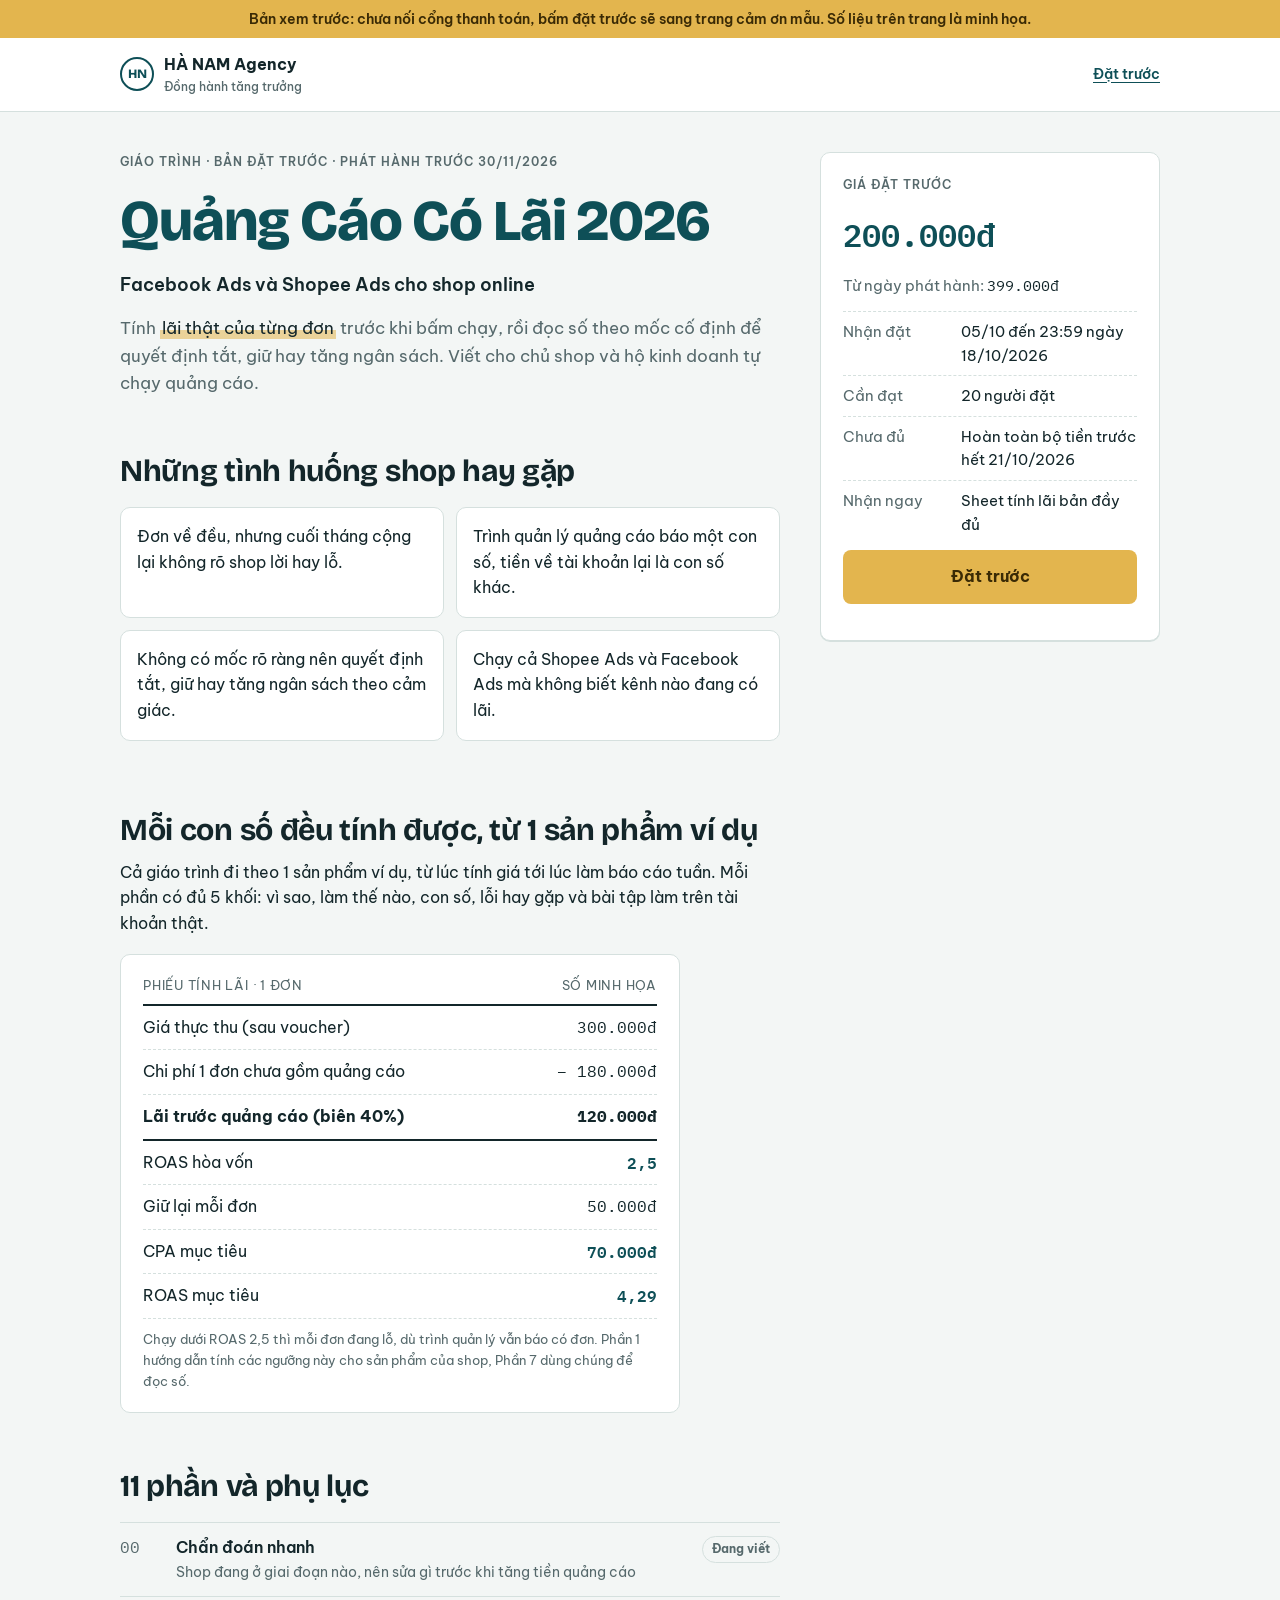
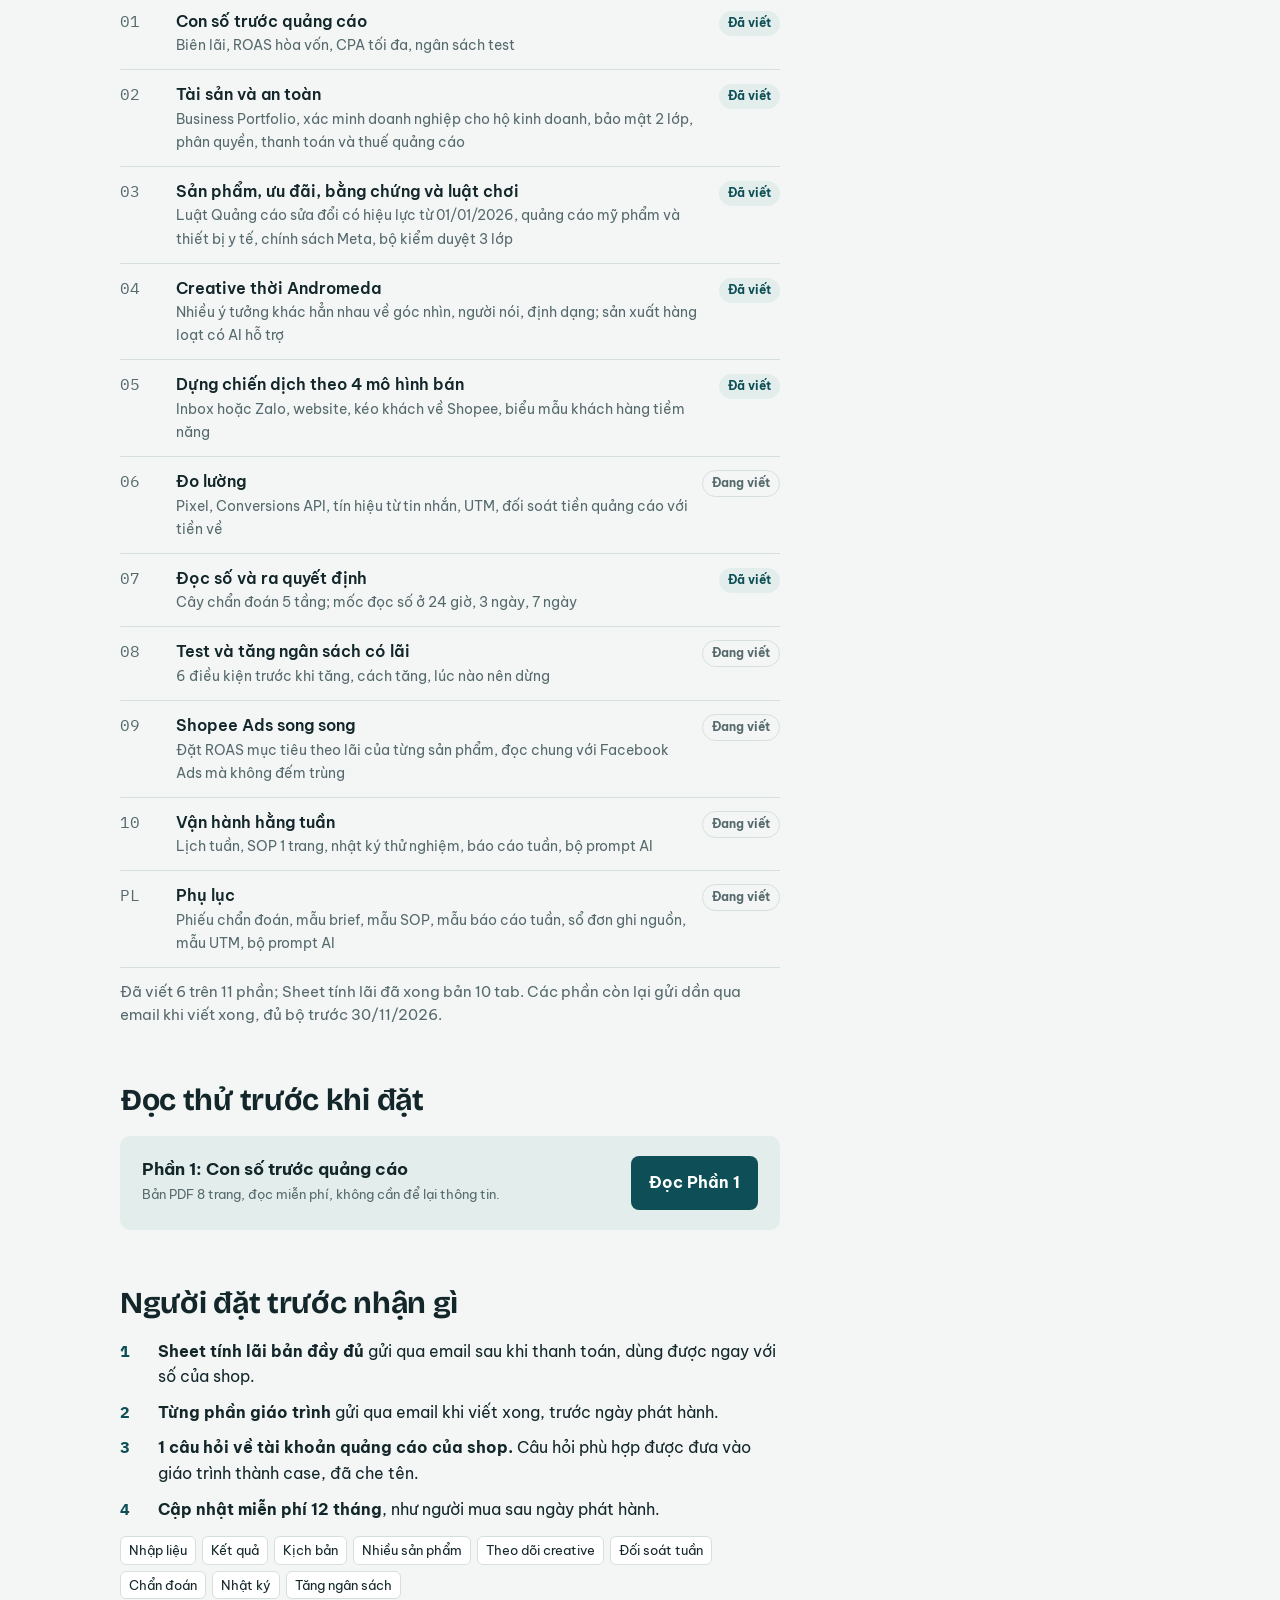
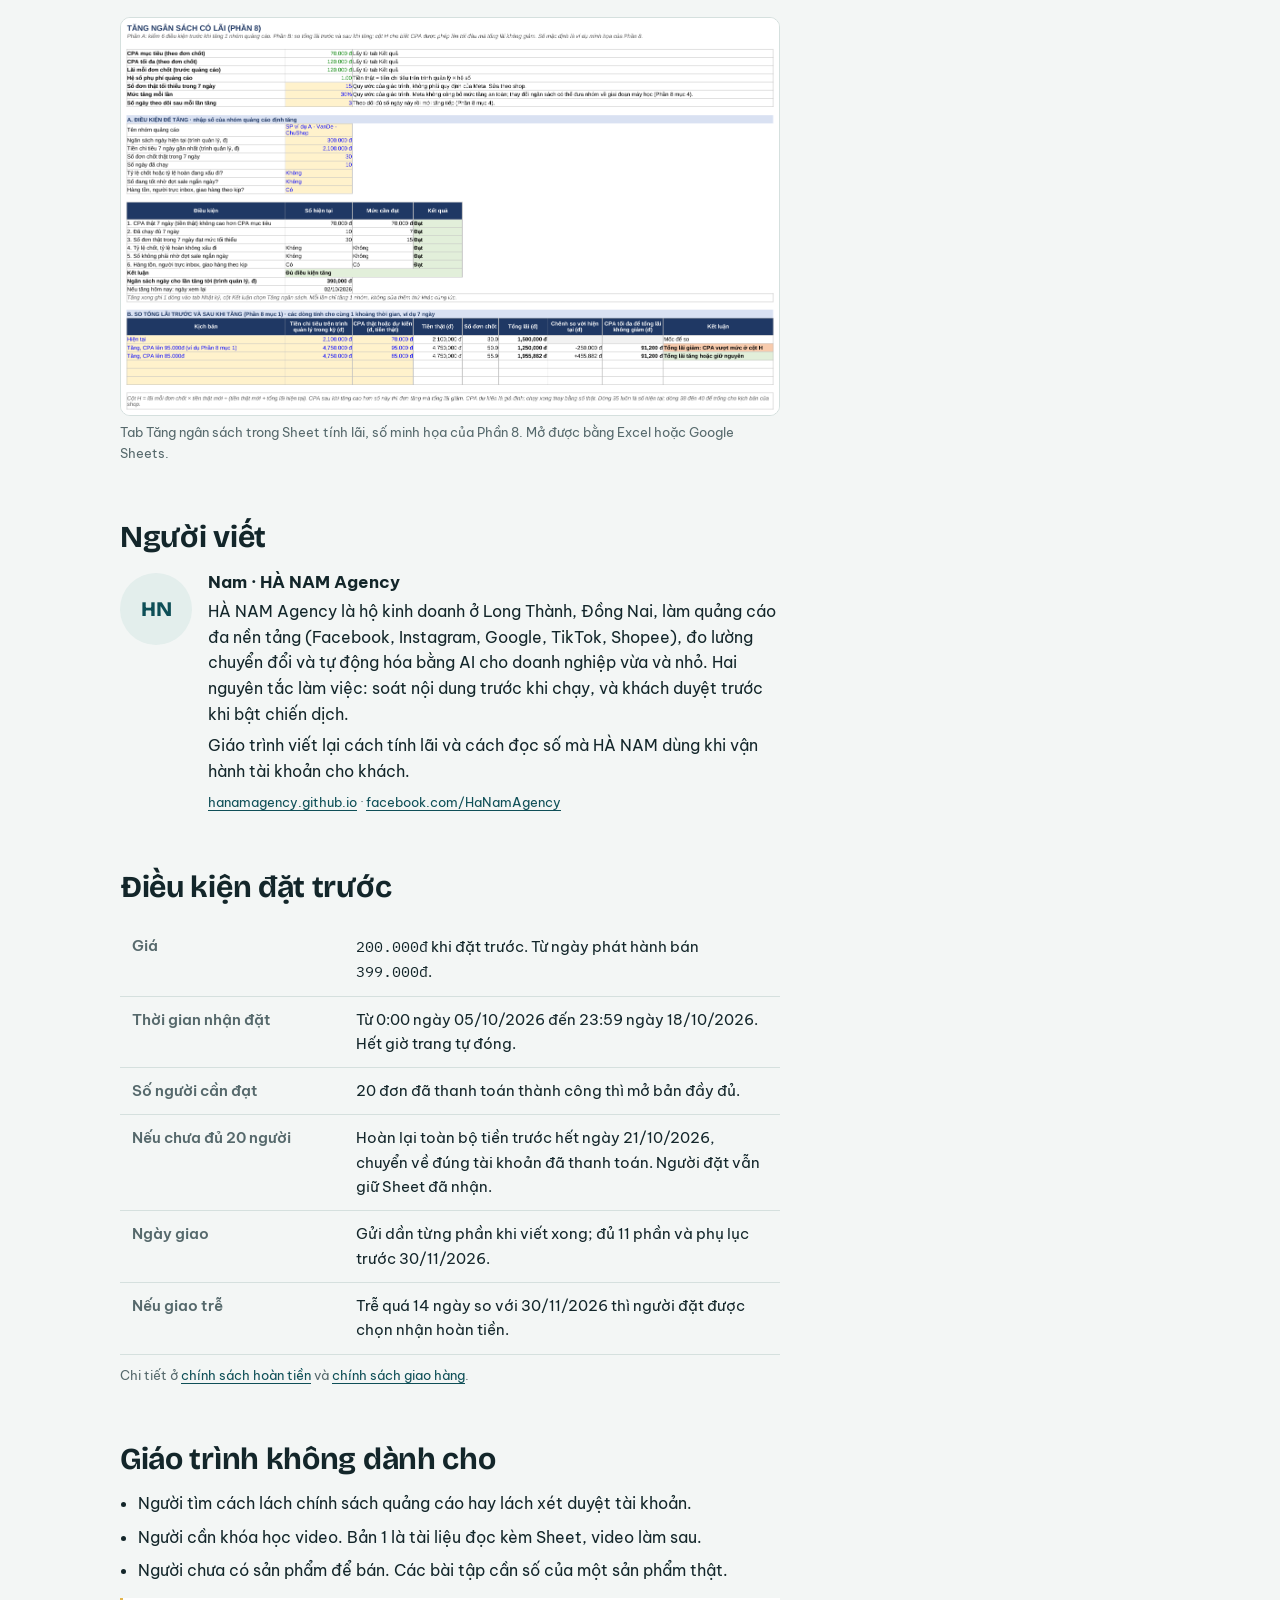
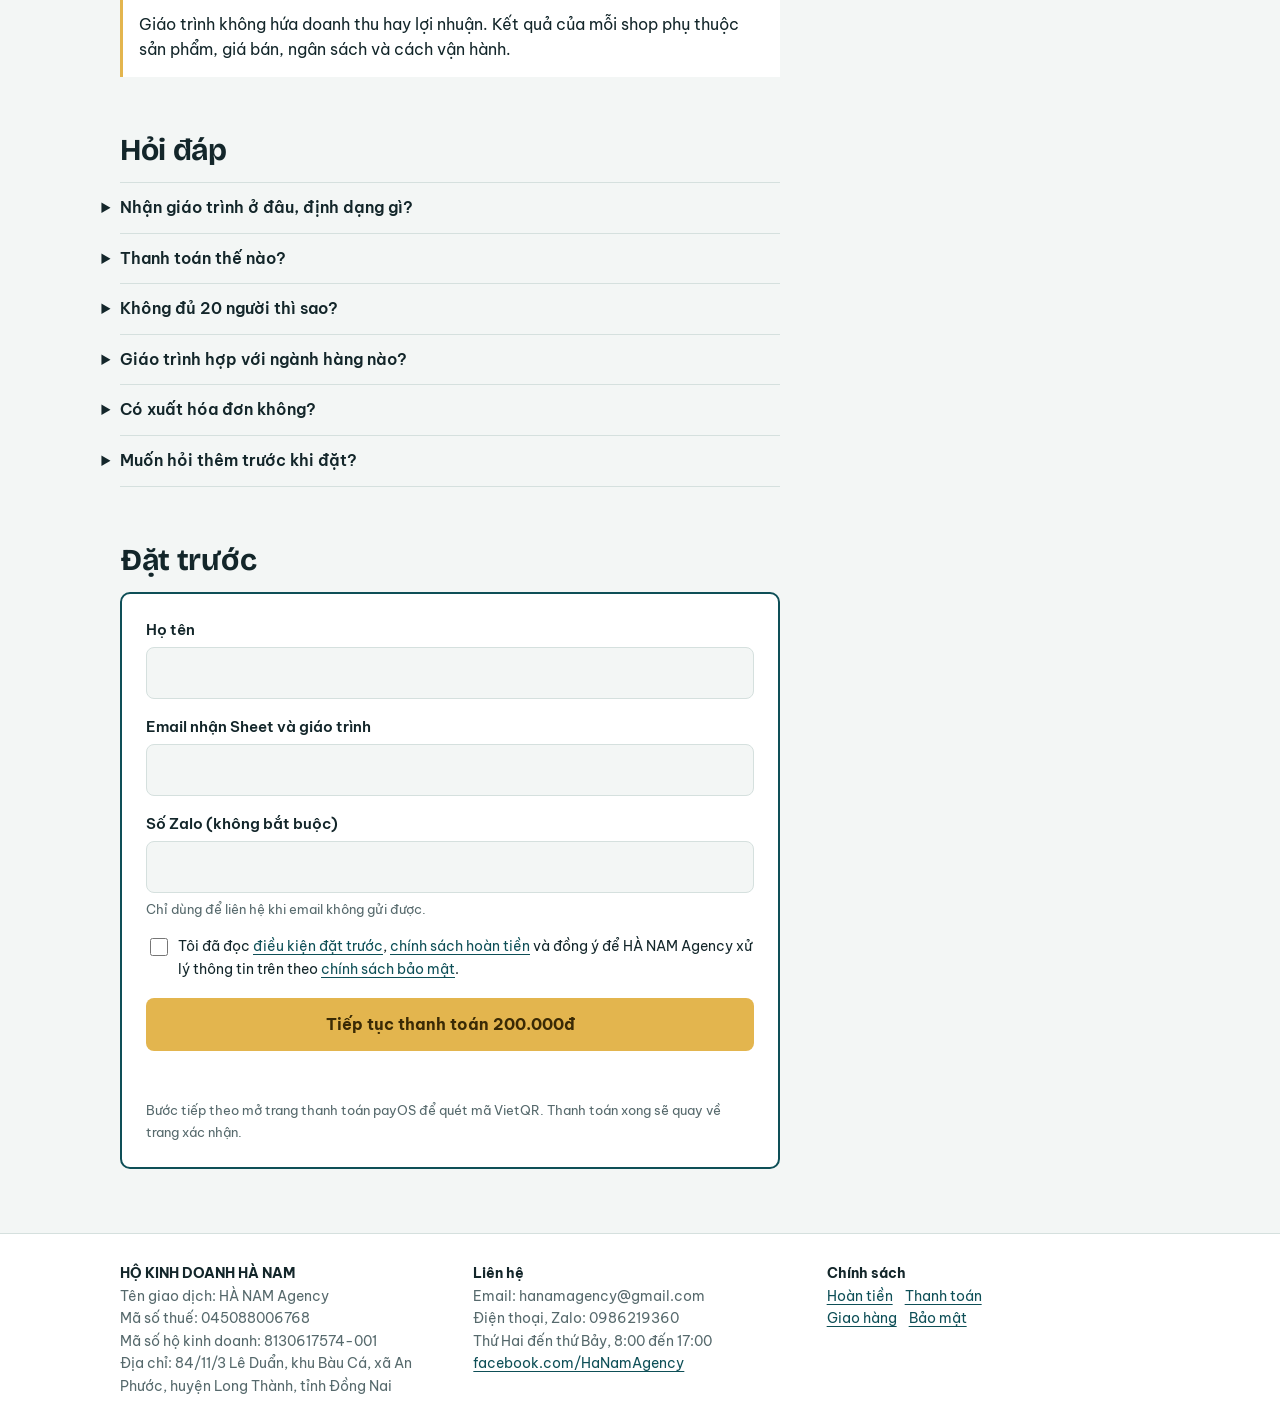
==== index.html @ d0fb2456 "Trang đặt trước Quảng Cáo Có Lãi 2026, bản thử nghiệm Co-Authored-By: Claude Opus 5.5 <noreply@anthr" ====
<!doctype html>
<html lang="vi">
<head>
<meta charset="utf-8">
<meta name="viewport" content="width=device-width, initial-scale=1, viewport-fit=cover">
<title>Quảng Cáo Có Lãi 2026</title>
<meta name="description" content="Giáo trình Facebook Ads và Shopee Ads cho shop online của HÀ NAM Agency. Nhận đặt trước từ 05/10 đến 23:59 ngày 18/10/2026, giá đặt trước 200.000đ.">
<meta property="og:title" content="Quảng Cáo Có Lãi 2026 · Giáo trình Facebook Ads và Shopee Ads cho shop online">
<meta property="og:description" content="Tính lãi trước khi chạy, đọc số để quyết định tắt, giữ hay tăng ngân sách. Đặt trước 200.000đ đến 18/10/2026.">
<meta property="og:type" content="website">
<meta property="og:url" content="https://hanamagency.github.io/quang-cao-co-lai/">
<!-- Đang thử nghiệm: chặn Google lập chỉ mục. Xóa dòng dưới khi mở bán thật -->
<meta name="robots" content="noindex">
<!-- Xác minh tên miền với Meta: bỏ dấu chú thích và dán mã lấy trong Business Settings > Brand Safety > Domains
<meta name="facebook-domain-verification" content="DAN_MA_XAC_MINH_VAO_DAY">
-->
<link rel="preconnect" href="https://fonts.googleapis.com">
<link rel="preconnect" href="https://fonts.gstatic.com" crossorigin>
<link rel="stylesheet" href="https://fonts.googleapis.com/css2?family=Be+Vietnam+Pro:wght@400;500;600;700&family=Bricolage+Grotesque:opsz,wght@12..96,700;12..96,800&family=IBM+Plex+Mono:wght@400;600&display=swap">
<link rel="stylesheet" href="style.css">
<script src="config.js"></script>
<script src="pixel.js"></script>
</head>
<body>
<div class="preview-bar" id="previewBar" hidden>Bản xem trước: chưa nối cổng thanh toán, bấm đặt trước sẽ sang trang cảm ơn mẫu. Số liệu trên trang là minh họa.</div>

<header class="top">
  <div class="wrap">
    <a class="brand" href="https://hanamagency.github.io/">
      <span class="seal" aria-hidden="true">HN</span>
      <span>HÀ NAM Agency<small>Đồng hành tăng trưởng</small></span>
    </a>
    <a class="top-link" href="#dat-truoc">Đặt trước</a>
  </div>
</header>

<div class="wrap layout">
  <main class="main">

    <!-- 1. Đầu trang -->
    <section class="hero" aria-labelledby="h-hero">
      <p class="eyebrow">Giáo trình · Bản đặt trước · Phát hành trước 30/11/2026</p>
      <h1 id="h-hero">Quảng Cáo Có Lãi 2026</h1>
      <p class="sub">Facebook Ads và Shopee Ads cho shop online</p>
      <p class="lead">Tính <span class="hl">lãi thật của từng đơn</span> trước khi bấm chạy, rồi đọc số theo mốc cố định để quyết định tắt, giữ hay tăng ngân sách. Viết cho chủ shop và hộ kinh doanh tự chạy quảng cáo.</p>
      <div class="hero-price">
        <div class="price-row"><span class="price-now">200.000đ</span><span class="price-later">Từ ngày phát hành <span class="num">399.000đ</span></span></div>
        <p class="fine">Nhận đặt đến 23:59 ngày 18/10/2026. Cần 20 người đặt; chưa đủ thì hoàn toàn bộ tiền trước hết 21/10/2026.</p>
        <div class="js-count" hidden><div class="meter" aria-hidden="true"><i class="js-count-bar"></i></div><p class="count js-count-text" style="margin-top:6px"></p></div>
        <a class="btn gold js-cta" href="#dat-truoc">Đặt trước</a>
      </div>
    </section>

    <!-- 2. Tình huống -->
    <section aria-labelledby="h-cases">
      <h2 id="h-cases">Những tình huống shop hay gặp</h2>
      <ul class="cases">
        <li>Đơn về đều, nhưng cuối tháng cộng lại không rõ shop lời hay lỗ.</li>
        <li>Trình quản lý quảng cáo báo một con số, tiền về tài khoản lại là con số khác.</li>
        <li>Không có mốc rõ ràng nên quyết định tắt, giữ hay tăng ngân sách theo cảm giác.</li>
        <li>Chạy cả Shopee Ads và Facebook Ads mà không biết kênh nào đang có lãi.</li>
      </ul>
    </section>

    <!-- 3. Cách giáo trình làm việc -->
    <section aria-labelledby="h-how">
      <h2 id="h-how">Mỗi con số đều tính được, từ 1 sản phẩm ví dụ</h2>
      <p style="margin-top:12px;max-width:62ch">Cả giáo trình đi theo 1 sản phẩm ví dụ, từ lúc tính giá tới lúc làm báo cáo tuần. Mỗi phần có đủ 5 khối: vì sao, làm thế nào, con số, lỗi hay gặp và bài tập làm trên tài khoản thật.</p>
      <div class="slip" role="group" aria-label="Phiếu tính lãi mẫu">
        <div class="slip-head"><span>Phiếu tính lãi · 1 đơn</span><span>Số minh họa</span></div>
        <div class="slip-row"><span>Giá thực thu (sau voucher)</span><span class="num">300.000đ</span></div>
        <div class="slip-row minus"><span>Chi phí 1 đơn chưa gồm quảng cáo</span><span class="num">180.000đ</span></div>
        <div class="slip-row total"><span>Lãi trước quảng cáo (biên 40%)</span><span class="num">120.000đ</span></div>
        <div class="slip-row key"><span>ROAS hòa vốn</span><span class="num">2,5</span></div>
        <div class="slip-row"><span>Giữ lại mỗi đơn</span><span class="num">50.000đ</span></div>
        <div class="slip-row key"><span>CPA mục tiêu</span><span class="num">70.000đ</span></div>
        <div class="slip-row key"><span>ROAS mục tiêu</span><span class="num">4,29</span></div>
        <p class="slip-note">Chạy dưới ROAS 2,5 thì mỗi đơn đang lỗ, dù trình quản lý vẫn báo có đơn. Phần 1 hướng dẫn tính các ngưỡng này cho sản phẩm của shop, Phần 7 dùng chúng để đọc số.</p>
      </div>
    </section>

    <!-- 4. Mục lục -->
    <section aria-labelledby="h-toc">
      <h2 id="h-toc">11 phần và phụ lục</h2>
      <ol class="toc">
        <li><span class="no">00</span><span class="t">Chẩn đoán nhanh<span class="d">Shop đang ở giai đoạn nào, nên sửa gì trước khi tăng tiền quảng cáo</span></span><span class="chip todo">Đang viết</span></li>
        <li><span class="no">01</span><span class="t">Con số trước quảng cáo<span class="d">Biên lãi, ROAS hòa vốn, CPA tối đa, ngân sách test</span></span><span class="chip done">Đã viết</span></li>
        <li><span class="no">02</span><span class="t">Tài sản và an toàn<span class="d">Business Portfolio, xác minh doanh nghiệp cho hộ kinh doanh, bảo mật 2 lớp, phân quyền, thanh toán và thuế quảng cáo</span></span><span class="chip done">Đã viết</span></li>
        <li><span class="no">03</span><span class="t">Sản phẩm, ưu đãi, bằng chứng và luật chơi<span class="d">Luật Quảng cáo sửa đổi có hiệu lực từ 01/01/2026, quảng cáo mỹ phẩm và thiết bị y tế, chính sách Meta, bộ kiểm duyệt 3 lớp</span></span><span class="chip done">Đã viết</span></li>
        <li><span class="no">04</span><span class="t">Creative thời Andromeda<span class="d">Nhiều ý tưởng khác hẳn nhau về góc nhìn, người nói, định dạng; sản xuất hàng loạt có AI hỗ trợ</span></span><span class="chip done">Đã viết</span></li>
        <li><span class="no">05</span><span class="t">Dựng chiến dịch theo 4 mô hình bán<span class="d">Inbox hoặc Zalo, website, kéo khách về Shopee, biểu mẫu khách hàng tiềm năng</span></span><span class="chip done">Đã viết</span></li>
        <li><span class="no">06</span><span class="t">Đo lường<span class="d">Pixel, Conversions API, tín hiệu từ tin nhắn, UTM, đối soát tiền quảng cáo với tiền về</span></span><span class="chip todo">Đang viết</span></li>
        <li><span class="no">07</span><span class="t">Đọc số và ra quyết định<span class="d">Cây chẩn đoán 5 tầng; mốc đọc số ở 24 giờ, 3 ngày, 7 ngày</span></span><span class="chip done">Đã viết</span></li>
        <li><span class="no">08</span><span class="t">Test và tăng ngân sách có lãi<span class="d">6 điều kiện trước khi tăng, cách tăng, lúc nào nên dừng</span></span><span class="chip todo">Đang viết</span></li>
        <li><span class="no">09</span><span class="t">Shopee Ads song song<span class="d">Đặt ROAS mục tiêu theo lãi của từng sản phẩm, đọc chung với Facebook Ads mà không đếm trùng</span></span><span class="chip todo">Đang viết</span></li>
        <li><span class="no">10</span><span class="t">Vận hành hằng tuần<span class="d">Lịch tuần, SOP 1 trang, nhật ký thử nghiệm, báo cáo tuần, bộ prompt AI</span></span><span class="chip todo">Đang viết</span></li>
        <li><span class="no">PL</span><span class="t">Phụ lục<span class="d">Phiếu chẩn đoán, mẫu brief, mẫu SOP, mẫu báo cáo tuần, sổ đơn ghi nguồn, mẫu UTM, bộ prompt AI</span></span><span class="chip todo">Đang viết</span></li>
      </ol>
      <p class="progress">Đã viết 6 trên 11 phần; Sheet tính lãi đã xong bản 10 tab. Các phần còn lại gửi dần qua email khi viết xong, đủ bộ trước 30/11/2026.</p>
    </section>

    <!-- 5. Đọc thử -->
    <section aria-labelledby="h-sample">
      <h2 id="h-sample">Đọc thử trước khi đặt</h2>
      <div class="sample">
        <div>
          <h3>Phần 1: Con số trước quảng cáo</h3>
          <p class="fine" style="margin-top:4px">Bản PDF 8 trang, đọc miễn phí, không cần để lại thông tin.</p>
        </div>
        <a class="btn" href="doc-thu-phan-1.pdf" target="_blank" rel="noopener" id="sampleLink">Đọc Phần 1</a>
      </div>
    </section>

    <!-- 6. Quyền lợi -->
    <section aria-labelledby="h-perks">
      <h2 id="h-perks">Người đặt trước nhận gì</h2>
      <ol class="perks">
        <li><b>1</b><span><strong>Sheet tính lãi bản đầy đủ</strong> gửi qua email sau khi thanh toán, dùng được ngay với số của shop.</span></li>
        <li><b>2</b><span><strong>Từng phần giáo trình</strong> gửi qua email khi viết xong, trước ngày phát hành.</span></li>
        <li><b>3</b><span><strong>1 câu hỏi về tài khoản quảng cáo của shop.</strong> Câu hỏi phù hợp được đưa vào giáo trình thành case, đã che tên.</span></li>
        <li><b>4</b><span><strong>Cập nhật miễn phí 12 tháng</strong>, như người mua sau ngày phát hành.</span></li>
      </ol>
      <div class="tabs" aria-label="Các tab trong Sheet tính lãi">
        <span>Nhập liệu</span><span>Kết quả</span><span>Kịch bản</span><span>Nhiều sản phẩm</span><span>Theo dõi creative</span><span>Đối soát tuần</span><span>Chẩn đoán</span><span>Nhật ký</span><span>Tăng ngân sách</span>
      </div>
      <figure>
        <div class="shot"><img src="anh-sheet-tang-ngan-sach.png" alt="Tab Tăng ngân sách: kiểm 6 điều kiện trước khi tăng và so tổng lãi trước, sau khi tăng" width="1447" height="874" loading="lazy"></div>
        <figcaption>Tab Tăng ngân sách trong Sheet tính lãi, số minh họa của Phần 8. Mở được bằng Excel hoặc Google Sheets.</figcaption>
      </figure>
    </section>

    <!-- 7. Người viết -->
    <section aria-labelledby="h-author">
      <h2 id="h-author">Người viết</h2>
      <div class="author">
        <div class="avatar" aria-hidden="true">HN</div>
        <div>
          <h3>Nam · HÀ NAM Agency</h3>
          <p style="margin-top:6px">HÀ NAM Agency là hộ kinh doanh ở Long Thành, Đồng Nai, làm quảng cáo đa nền tảng (Facebook, Instagram, Google, TikTok, Shopee), đo lường chuyển đổi và tự động hóa bằng AI cho doanh nghiệp vừa và nhỏ. Hai nguyên tắc làm việc: soát nội dung trước khi chạy, và khách duyệt trước khi bật chiến dịch.</p>
          <p style="margin-top:6px">Giáo trình viết lại cách tính lãi và cách đọc số mà HÀ NAM dùng khi vận hành tài khoản cho khách.</p>
          <p class="fine" style="margin-top:8px"><a href="https://hanamagency.github.io/" target="_blank" rel="noopener">hanamagency.github.io</a> · <a href="https://facebook.com/HaNamAgency" target="_blank" rel="noopener">facebook.com/HaNamAgency</a></p>
        </div>
      </div>
    </section>

    <!-- 8. Điều kiện -->
    <section aria-labelledby="h-terms">
      <h2 id="h-terms">Điều kiện đặt trước</h2>
      <div class="table-wrap">
        <table class="terms">
          <tr><th scope="row">Giá</th><td><span class="num">200.000đ</span> khi đặt trước. Từ ngày phát hành bán <span class="num">399.000đ</span>.</td></tr>
          <tr><th scope="row">Thời gian nhận đặt</th><td>Từ 0:00 ngày 05/10/2026 đến 23:59 ngày 18/10/2026. Hết giờ trang tự đóng.</td></tr>
          <tr><th scope="row">Số người cần đạt</th><td>20 đơn đã thanh toán thành công thì mở bản đầy đủ.</td></tr>
          <tr><th scope="row">Nếu chưa đủ 20 người</th><td>Hoàn lại toàn bộ tiền trước hết ngày 21/10/2026, chuyển về đúng tài khoản đã thanh toán. Người đặt vẫn giữ Sheet đã nhận.</td></tr>
          <tr><th scope="row">Ngày giao</th><td>Gửi dần từng phần khi viết xong; đủ 11 phần và phụ lục trước 30/11/2026.</td></tr>
          <tr><th scope="row">Nếu giao trễ</th><td>Trễ quá 14 ngày so với 30/11/2026 thì người đặt được chọn nhận hoàn tiền.</td></tr>
        </table>
      </div>
      <p class="fine" style="margin-top:10px">Chi tiết ở <a href="chinh-sach.html#hoan-tien">chính sách hoàn tiền</a> và <a href="chinh-sach.html#giao-hang">chính sách giao hàng</a>.</p>
    </section>

    <!-- 9. Không dành cho ai -->
    <section aria-labelledby="h-notfor">
      <h2 id="h-notfor">Giáo trình không dành cho</h2>
      <ul class="plain">
        <li>Người tìm cách lách chính sách quảng cáo hay lách xét duyệt tài khoản.</li>
        <li>Người cần khóa học video. Bản 1 là tài liệu đọc kèm Sheet, video làm sau.</li>
        <li>Người chưa có sản phẩm để bán. Các bài tập cần số của một sản phẩm thật.</li>
      </ul>
      <p class="note-box">Giáo trình không hứa doanh thu hay lợi nhuận. Kết quả của mỗi shop phụ thuộc sản phẩm, giá bán, ngân sách và cách vận hành.</p>
    </section>

    <!-- 10. Hỏi đáp -->
    <section aria-labelledby="h-faq">
      <h2 id="h-faq">Hỏi đáp</h2>
      <div class="faq">
        <details><summary>Nhận giáo trình ở đâu, định dạng gì?</summary><p>Qua email bạn điền khi đặt. Giáo trình là file PDF, Sheet tính lãi là file Excel mở được bằng Google Sheets. Bản 1 chưa có video.</p></details>
        <details><summary>Thanh toán thế nào?</summary><p>Quét mã VietQR bằng ứng dụng ngân hàng qua cổng payOS, tiền vào tài khoản BIDV đứng tên chủ hộ kinh doanh. Hệ thống tự xác nhận và gửi email. Quá 30 phút chưa thấy email thì kiểm tra mục thư rác, rồi liên hệ theo thông tin cuối trang.</p></details>
        <details><summary>Không đủ 20 người thì sao?</summary><p>Hoàn lại toàn bộ tiền trước hết ngày 21/10/2026 về đúng tài khoản đã thanh toán, và bạn vẫn giữ Sheet đã nhận.</p></details>
        <details><summary>Giáo trình hợp với ngành hàng nào?</summary><p>Shop bán hàng thường, mỹ phẩm, thực phẩm bảo vệ sức khỏe, thiết bị y tế đều dùng được phần tính lãi và đọc số. Phần 3 có mục riêng cho các ngành có quy định quảng cáo riêng.</p></details>
        <details><summary>Có xuất hóa đơn không?</summary><p><span class="todo-note">[Nam trả lời: có xuất hóa đơn điện tử cho hộ kinh doanh không, cần gửi thông tin gì]</span></p></details>
        <details><summary>Muốn hỏi thêm trước khi đặt?</summary><p>Gửi email tới <span class="num" id="faqMail">hanamagency@gmail.com</span> hoặc nhắn Zalo <span class="num" id="faqZalo">0986219360</span>, thứ Hai đến thứ Bảy, 8:00 đến 17:00.</p></details>
      </div>
    </section>

    <!-- 11. Đặt trước -->
    <section id="dat-truoc" aria-labelledby="h-order">
      <h2 id="h-order" style="margin-bottom:14px">Đặt trước</h2>
      <form class="order" id="orderForm" novalidate>
        <div class="field">
          <label for="f-name">Họ tên</label>
          <input id="f-name" name="name" autocomplete="name" required>
        </div>
        <div class="field">
          <label for="f-email">Email nhận Sheet và giáo trình</label>
          <input id="f-email" name="email" type="email" autocomplete="email" inputmode="email" required>
        </div>
        <div class="field">
          <label for="f-phone">Số Zalo (không bắt buộc)</label>
          <input id="f-phone" name="phone" type="tel" autocomplete="tel" inputmode="tel">
          <span class="hint">Chỉ dùng để liên hệ khi email không gửi được.</span>
        </div>
        <label class="check" for="f-agree">
          <input id="f-agree" name="agree" type="checkbox" required>
          <span>Tôi đã đọc <a href="#h-terms">điều kiện đặt trước</a>, <a href="chinh-sach.html#hoan-tien">chính sách hoàn tiền</a> và đồng ý để HÀ NAM Agency xử lý thông tin trên theo <a href="chinh-sach.html#bao-mat">chính sách bảo mật</a>.</span>
        </label>
        <button class="btn gold" id="f-submit" type="submit">Tiếp tục thanh toán 200.000đ</button>
        <p class="msg" id="f-msg" role="status" aria-live="polite"></p>
        <p class="pay-note">Bước tiếp theo mở trang thanh toán payOS để quét mã VietQR. Thanh toán xong sẽ quay về trang xác nhận.</p>
      </form>
    </section>

  </main>

  <!-- Thẻ giá -->
  <aside class="side" aria-label="Giá và thời hạn">
    <div class="price-card">
      <div class="price-row"><span class="eyebrow">Giá đặt trước</span></div>
      <div class="price-now">200.000đ</div>
      <p class="price-later">Từ ngày phát hành: <span class="num">399.000đ</span></p>
      <ul class="facts">
        <li><span>Nhận đặt</span><span>05/10 đến 23:59 ngày 18/10/2026</span></li>
        <li><span>Cần đạt</span><span>20 người đặt</span></li>
        <li><span>Chưa đủ</span><span>Hoàn toàn bộ tiền trước hết 21/10/2026</span></li>
        <li><span>Nhận ngay</span><span>Sheet tính lãi bản đầy đủ</span></li>
      </ul>
      <div class="js-count" hidden>
        <div class="meter" aria-hidden="true"><i class="js-count-bar"></i></div>
        <p class="count js-count-text" style="margin-top:6px"></p>
      </div>
      <a class="btn gold js-cta" href="#dat-truoc">Đặt trước</a>
      <p class="fine" id="phaseNote"></p>
    </div>
  </aside>
</div>

<div class="mobile-cta" id="mobileCta">
  <span><span class="num">200.000đ</span> · đến 18/10</span>
  <a class="btn gold" href="#dat-truoc">Đặt trước</a>
</div>

<footer class="foot">
  <div class="wrap">
    <div>
      <strong>HỘ KINH DOANH HÀ NAM</strong><br>
      Tên giao dịch: HÀ NAM Agency<br>
      Mã số thuế: 045088006768<br>
      Mã số hộ kinh doanh: 8130617574-001<br>
      Địa chỉ: 84/11/3 Lê Duẩn, khu Bàu Cá, xã An Phước, huyện Long Thành, tỉnh Đồng Nai
    </div>
    <div>
      <strong>Liên hệ</strong><br>
      Email: <span id="footMail">hanamagency@gmail.com</span><br>
      Điện thoại, Zalo: <span id="footZalo">0986219360</span><br>
      Thứ Hai đến thứ Bảy, 8:00 đến 17:00<br>
      <a href="https://facebook.com/HaNamAgency" target="_blank" rel="noopener">facebook.com/HaNamAgency</a>
    </div>
    <div>
      <strong>Chính sách</strong><br>
      <a href="chinh-sach.html#hoan-tien">Hoàn tiền</a><a href="chinh-sach.html#thanh-toan">Thanh toán</a><br>
      <a href="chinh-sach.html#giao-hang">Giao hàng</a><a href="chinh-sach.html#bao-mat">Bảo mật</a>
    </div>
  </div>
</footer>

<script>
(function () {
  var C = window.QCCL_CONFIG || {};
  var DEMO = !C.ENDPOINT;
  var $ = function (id) { return document.getElementById(id); };
  var fmt = function (n) { return Number(n).toLocaleString("vi-VN") + "đ"; };

  var TEST = !DEMO && C.THU_NGHIEM === true;
  if (DEMO) $("previewBar").hidden = false;
  if (TEST) { $("previewBar").textContent = "Đang thử nghiệm: đơn đặt lúc này là đơn thử, không thu tiền. Ngày mở nhận đặt thật: 05/10/2026."; $("previewBar").hidden = false; }
  if (C.CONTACT_EMAIL) { $("faqMail").textContent = C.CONTACT_EMAIL; $("footMail").textContent = C.CONTACT_EMAIL; }
  if (C.CONTACT_ZALO) { $("faqZalo").textContent = C.CONTACT_ZALO; $("footZalo").textContent = C.CONTACT_ZALO; }

  // Lưu nguồn truy cập (UTM, fbclid) để ghi vào danh sách đặt trước (Phần 6: sổ đơn ghi nguồn)
  var KEYS = ["utm_source", "utm_medium", "utm_campaign", "utm_content", "utm_term", "fbclid"];
  var src = {};
  try { src = JSON.parse(sessionStorage.getItem("qccl_src") || "{}"); } catch (e) { src = {}; }
  var q = new URLSearchParams(location.search);
  KEYS.forEach(function (k) { if (q.get(k)) src[k] = q.get(k); });
  if (!src.landing_url) src.landing_url = location.href.split("#")[0];
  try { sessionStorage.setItem("qccl_src", JSON.stringify(src)); } catch (e) {}

  // Giai đoạn nhận đặt: trước ngày mở, đang mở, đã đóng (chế độ xem trước luôn coi là đang mở)
  function phase() {
    if (DEMO || TEST) return "open";
    var now = Date.now();
    if (now < Date.parse(C.OPEN_AT)) return "before";
    if (now > Date.parse(C.CLOSE_AT)) return "closed";
    return "open";
  }
  var ph = phase();
  var submit = $("f-submit");
  if (ph === "before") {
    submit.disabled = true; submit.textContent = "Mở nhận đặt từ 0:00 ngày 05/10/2026";
    $("phaseNote").textContent = "Trang mở nhận đặt từ 0:00 ngày 05/10/2026.";
  } else if (ph === "closed") {
    submit.disabled = true; submit.textContent = "Đã đóng nhận đặt trước";
    $("phaseNote").textContent = "Đã đóng nhận đặt lúc 23:59 ngày 18/10/2026.";
    document.querySelectorAll(".js-cta").forEach(function (a) { a.textContent = "Đã đóng nhận đặt"; });
  }

  // Sự kiện xem nội dung
  window.qcclTrack("ViewContent", { content_name: C.PRODUCT_NAME, content_category: "Giáo trình", content_type: "product", value: C.PRICE, currency: C.CURRENCY });

  // Bộ đếm người đặt: chỉ hiện số thật lấy từ hệ thống, và chỉ khi đạt SHOW_COUNT_FROM
  function showCount(n) {
    if (typeof n !== "number" || n < (C.SHOW_COUNT_FROM || 0)) return;
    var min = C.MIN_ORDERS || 20;
    var text = n >= min ? "Đã có " + n + " người đặt, đủ điều kiện mở bản đầy đủ." : "Đã có " + n + " trên " + min + " người đặt.";
    document.querySelectorAll(".js-count").forEach(function (box) { box.hidden = false; });
    document.querySelectorAll(".js-count-bar").forEach(function (bar) { bar.style.width = Math.min(100, Math.round(n / min * 100)) + "%"; });
    document.querySelectorAll(".js-count-text").forEach(function (t) { t.textContent = text; });
  }
  if (!DEMO) {
    fetch(C.ENDPOINT + "?action=count").then(function (r) { return r.json(); }).then(function (d) { if (d && d.ok) showCount(d.paidCount); }).catch(function () {});
  }

  function getCookie(name) {
    var m = document.cookie.match(new RegExp("(?:^|; )" + name + "=([^;]*)"));
    return m ? decodeURIComponent(m[1]) : "";
  }
  function setInvalid(el, bad) { el.setAttribute("aria-invalid", bad ? "true" : "false"); }

  $("orderForm").addEventListener("submit", function (ev) {
    ev.preventDefault();
    var msg = $("f-msg"); msg.className = "msg"; msg.textContent = "";
    if (phase() !== "open") return;
    var name = $("f-name"), email = $("f-email"), phone = $("f-phone"), agree = $("f-agree");
    var okName = name.value.trim().length >= 2;
    var okEmail = /^[^\s@]+@[^\s@]+\.[^\s@]{2,}$/.test(email.value.trim());
    var digits = phone.value.replace(/\D/g, "");
    var okPhone = !digits || (digits.length >= 9 && digits.length <= 11);
    setInvalid(name, !okName); setInvalid(email, !okEmail); setInvalid(phone, !okPhone);
    if (!okName || !okEmail || !okPhone) { msg.className = "msg err"; msg.textContent = !okName ? "Nhập họ tên từ 2 ký tự." : !okEmail ? "Email chưa đúng dạng, ví dụ ten@gmail.com." : "Số Zalo cần 9 đến 11 chữ số, hoặc để trống."; return; }
    if (!agree.checked) { msg.className = "msg err"; msg.textContent = "Tích ô đồng ý điều kiện và chính sách để tiếp tục."; return; }

    window.qcclTrack("InitiateCheckout", { content_name: C.PRODUCT_NAME, value: C.PRICE, currency: C.CURRENCY, num_items: 1 });

    if (DEMO) { location.href = "cam-on.html#demo"; return; }

    submit.disabled = true; submit.textContent = "Đang tạo mã thanh toán...";
    var payload = {
      action: "create", name: name.value.trim(), email: email.value.trim(), phone: digits,
      source: src, fbp: getCookie("_fbp"), fbc: getCookie("_fbc"), user_agent: navigator.userAgent
    };
    fetch(C.ENDPOINT, { method: "POST", body: JSON.stringify(payload) })
      .then(function (r) { return r.json(); })
      .then(function (d) {
        if (d && d.ok && d.checkoutUrl) { location.href = d.checkoutUrl; return; }
        throw new Error((d && d.message) || "Không tạo được mã thanh toán.");
      })
      .catch(function (e) {
        submit.disabled = false; submit.textContent = "Tiếp tục thanh toán " + fmt(C.PRICE);
        msg.className = "msg err"; msg.textContent = e.message + " Thử lại sau ít phút, hoặc liên hệ theo thông tin cuối trang.";
      });
  });
})();
</script>
</body>
</html>
---- style.css ----
/* Bố cục: 1 cột đọc như cuốn sổ tính lãi; màn rộng thì thẻ giá dính bên phải. Màu HÀ NAM: xanh cổ vịt và vàng. */
:root {
  --bg: #f3f6f5;
  --surface: #ffffff;
  --ink: #13262a;
  --muted: #56696c;
  --line: #d5e0de;
  --teal: #0e4f57;
  --teal-soft: #e3eeec;
  --gold: #e3b54e;
  --gold-ink: #3a2a05;
  --good: #1e7a4f;
  --bad: #b3412e;
  --font-display: "Bricolage Grotesque", "Be Vietnam Pro", system-ui, sans-serif;
  --font-body: "Be Vietnam Pro", system-ui, -apple-system, "Segoe UI", Roboto, sans-serif;
  --font-num: "IBM Plex Mono", ui-monospace, "SFMono-Regular", Menlo, Consolas, monospace;
  --radius: 10px;
  color-scheme: light;
}
@media (prefers-color-scheme: dark) {
  :root:not([data-theme="light"]) {
    --bg: #0b1a1c; --surface: #102629; --ink: #e5efee; --muted: #9db2b3; --line: #264649;
    --teal: #6fc1c4; --teal-soft: #15343a; --gold: #e8c066; --gold-ink: #241a02; --good: #5fd09a; --bad: #f08a76;
    color-scheme: dark;
  }
}
:root[data-theme="dark"] {
  --bg: #0b1a1c; --surface: #102629; --ink: #e5efee; --muted: #9db2b3; --line: #264649;
  --teal: #6fc1c4; --teal-soft: #15343a; --gold: #e8c066; --gold-ink: #241a02; --good: #5fd09a; --bad: #f08a76;
  color-scheme: dark;
}
* { box-sizing: border-box; }
html { -webkit-text-size-adjust: 100%; }
body { margin: 0; background: var(--bg); color: var(--ink); font-family: var(--font-body); font-size: 16px; line-height: 1.6; }
a { color: var(--teal); text-underline-offset: 3px; }
a:focus-visible, button:focus-visible, input:focus-visible, summary:focus-visible { outline: 3px solid var(--gold); outline-offset: 2px; }
img { max-width: 100%; height: auto; display: block; }
.wrap { max-width: 1080px; margin: 0 auto; padding-inline: 20px; }
.num { font-family: var(--font-num); font-variant-numeric: tabular-nums; }
h1, h2, h3 { font-family: var(--font-display); line-height: 1.15; text-wrap: balance; margin: 0; }
h2 { font-size: clamp(1.45rem, 3.2vw, 1.9rem); letter-spacing: -0.01em; }
h3 { font-size: 1.08rem; font-family: var(--font-body); font-weight: 700; }
p { margin: 0; }
.eyebrow { font-size: 0.78rem; letter-spacing: 0.08em; text-transform: uppercase; font-weight: 600; color: var(--muted); }

/* thanh báo xem trước */
.preview-bar { background: var(--gold); color: var(--gold-ink); font-size: 0.86rem; font-weight: 600; text-align: center; padding: 8px 16px; }

/* đầu trang */
.top { border-bottom: 1px solid var(--line); background: var(--surface); }
.top .wrap { display: flex; align-items: center; justify-content: space-between; gap: 12px; padding-block: 14px; }
.brand { display: flex; align-items: center; gap: 10px; text-decoration: none; color: var(--ink); font-weight: 700; }
.seal { width: 34px; height: 34px; border-radius: 50%; border: 2px solid var(--teal); color: var(--teal); display: grid; place-items: center; font-family: var(--font-display); font-weight: 800; font-size: 0.8rem; }
.brand small { display: block; font-weight: 500; color: var(--muted); font-size: 0.74rem; }
.top-link { font-size: 0.9rem; font-weight: 600; }

/* bố cục chính */
.layout { display: grid; grid-template-columns: minmax(0, 1fr) 340px; gap: 40px; align-items: start; padding-block: 40px 64px; }
.main { display: grid; grid-template-columns: minmax(0, 1fr); gap: 56px; min-width: 0; }
.main > * { min-width: 0; }
.side { position: sticky; top: calc(env(safe-area-inset-top, 0px) + 20px); }
.hero-price { display: none; }
@media (max-width: 900px) {
  .layout { grid-template-columns: minmax(0, 1fr); gap: 32px; padding-block: 28px 110px; }
  .side { display: none; }
  .hero-price { display: grid; gap: 10px; background: var(--surface); border: 1px solid var(--line); border-radius: var(--radius); padding: 16px; margin-top: 6px; }
  .hero-price .price-row { flex-wrap: wrap; }
  .hero-price .price-now { font-size: 1.7rem; }
}

/* hero */
.hero { display: grid; gap: 16px; }
.hero h1 { font-size: clamp(2.3rem, 6vw, 3.6rem); font-weight: 800; letter-spacing: -0.02em; color: var(--teal); }
.hero .sub { font-size: 1.15rem; font-weight: 600; }
.hero .lead { font-size: 1.08rem; color: var(--muted); max-width: 60ch; }
.hl { background: linear-gradient(transparent 58%, color-mix(in srgb, var(--gold) 55%, transparent) 58%); color: var(--ink); padding: 0 2px; }

/* thẻ giá */
.price-card { background: var(--surface); border: 1px solid var(--line); border-radius: var(--radius); padding: 22px; display: grid; gap: 14px; box-shadow: 0 1px 0 var(--line); }
.price-row { display: flex; align-items: baseline; justify-content: space-between; gap: 12px; }
.price-now { font-family: var(--font-num); font-size: 2rem; font-weight: 600; color: var(--teal); }
.price-later { color: var(--muted); font-size: 0.92rem; }
.price-later .num { color: var(--ink); }
.facts { list-style: none; margin: 0; padding: 0; display: grid; gap: 8px; font-size: 0.92rem; }
.facts li { display: grid; grid-template-columns: 110px minmax(0, 1fr); gap: 8px; border-top: 1px dashed var(--line); padding-top: 8px; }
.facts span:first-child { color: var(--muted); }
.btn { appearance: none; border: 0; cursor: pointer; font: inherit; font-weight: 700; border-radius: 8px; padding: 14px 18px; background: var(--teal); color: var(--surface); text-align: center; text-decoration: none; display: block; width: 100%; }
.btn:hover { filter: brightness(1.08); }
.btn[disabled] { opacity: 0.55; cursor: not-allowed; }
.btn.gold { background: var(--gold); color: var(--gold-ink); }
.count { font-size: 0.9rem; color: var(--muted); }
.meter { height: 8px; border-radius: 99px; background: var(--teal-soft); overflow: hidden; }
.meter i { display: block; height: 100%; background: var(--teal); width: 0; }
.fine { font-size: 0.84rem; color: var(--muted); }

/* tình huống */
.cases { display: grid; grid-template-columns: repeat(2, minmax(0, 1fr)); gap: 12px; margin-top: 18px; }
.cases li { list-style: none; background: var(--surface); border: 1px solid var(--line); border-radius: var(--radius); padding: 16px; }
.cases { padding: 0; }
@media (max-width: 560px) { .cases { grid-template-columns: minmax(0, 1fr); } }

/* phiếu tính lãi */
.slip { background: var(--surface); border: 1px solid var(--line); border-radius: var(--radius); padding: 20px 22px; margin-top: 18px; max-width: 560px; }
.slip-head { display: flex; justify-content: space-between; gap: 12px; font-size: 0.8rem; color: var(--muted); letter-spacing: 0.06em; text-transform: uppercase; border-bottom: 2px solid var(--ink); padding-bottom: 8px; }
.slip-row { display: flex; justify-content: space-between; gap: 16px; padding-block: 9px; border-bottom: 1px dashed var(--line); }
.slip-row .num { white-space: nowrap; }
.slip-row.minus .num::before { content: "− "; }
.slip-row.total { border-bottom: 2px solid var(--ink); font-weight: 700; }
.slip-row.key .num { color: var(--teal); font-weight: 600; }
.slip-note { font-size: 0.82rem; color: var(--muted); margin-top: 10px; }

/* mục lục */
.toc { list-style: none; padding: 0; margin: 18px 0 0; border-top: 1px solid var(--line); }
.toc li { display: grid; grid-template-columns: 44px minmax(0, 1fr) auto; gap: 12px; align-items: baseline; padding-block: 12px; border-bottom: 1px solid var(--line); }
.toc .no { font-family: var(--font-num); color: var(--muted); }
.toc .t { font-weight: 600; }
.toc .d { display: block; font-size: 0.9rem; color: var(--muted); font-weight: 400; }
.chip { font-size: 0.74rem; font-weight: 700; padding: 3px 9px; border-radius: 99px; white-space: nowrap; }
.chip.done { background: var(--teal-soft); color: var(--teal); }
.chip.todo { background: transparent; color: var(--muted); border: 1px solid var(--line); }
.progress { margin-top: 12px; font-size: 0.92rem; color: var(--muted); }

/* khối đọc thử, quyền lợi */
.sample { display: grid; grid-template-columns: minmax(0, 1fr) auto; gap: 16px; align-items: center; background: var(--teal-soft); border-radius: var(--radius); padding: 20px 22px; margin-top: 18px; }
.sample .btn { width: auto; }
@media (max-width: 560px) { .sample { grid-template-columns: minmax(0, 1fr); } .sample .btn { width: 100%; } }
.perks { list-style: none; padding: 0; margin: 18px 0 0; display: grid; gap: 10px; }
.perks li { display: grid; grid-template-columns: 28px minmax(0, 1fr); gap: 10px; }
.perks li b { font-family: var(--font-num); color: var(--teal); }
.tabs { display: flex; flex-wrap: wrap; gap: 6px; margin-top: 14px; }
.tabs span { font-size: 0.8rem; border: 1px solid var(--line); border-radius: 6px; padding: 3px 8px; background: var(--surface); }
figure { margin: 18px 0 0; }
figure .shot { overflow-x: auto; border: 1px solid var(--line); border-radius: var(--radius); background: #fff; }
figure .shot img { min-width: 640px; }
figcaption { font-size: 0.82rem; color: var(--muted); margin-top: 6px; }

/* người viết */
.author { display: grid; grid-template-columns: 72px minmax(0, 1fr); gap: 16px; margin-top: 18px; }
.avatar { width: 72px; height: 72px; border-radius: 50%; background: var(--teal-soft); display: grid; place-items: center; color: var(--teal); font-family: var(--font-display); font-weight: 800; font-size: 1.3rem; }
.todo-note { background: color-mix(in srgb, var(--gold) 22%, transparent); border-radius: 4px; padding: 0 4px; }

/* bảng điều kiện */
.terms { width: 100%; border-collapse: collapse; margin-top: 18px; font-size: 0.95rem; }
.terms th, .terms td { text-align: left; padding: 11px 12px; border-bottom: 1px solid var(--line); vertical-align: top; }
.terms th { width: 34%; font-weight: 600; color: var(--muted); }
.table-wrap { overflow-x: auto; }

/* danh sách chung */
.plain { padding-left: 1.1em; margin: 14px 0 0; display: grid; gap: 8px; }
.note-box { margin-top: 14px; padding: 14px 16px; border-left: 3px solid var(--gold); background: var(--surface); }

/* hỏi đáp */
.faq { margin-top: 14px; border-top: 1px solid var(--line); }
.faq details { border-bottom: 1px solid var(--line); padding-block: 12px; }
.faq summary { cursor: pointer; font-weight: 600; list-style-position: outside; }
.faq details p { margin-top: 8px; color: var(--muted); }

/* biểu mẫu */
.order { background: var(--surface); border: 2px solid var(--teal); border-radius: var(--radius); padding: 24px; display: grid; gap: 16px; }
.field { display: grid; gap: 6px; }
.field label { font-weight: 600; font-size: 0.92rem; }
.field input { font: inherit; padding: 12px 14px; border-radius: 8px; border: 1px solid var(--line); background: var(--bg); color: var(--ink); width: 100%; }
.field input[aria-invalid="true"] { border-color: var(--bad); }
.field .hint { font-size: 0.8rem; color: var(--muted); }
.check { display: grid; grid-template-columns: 22px minmax(0, 1fr); gap: 10px; font-size: 0.9rem; align-items: start; }
.check input { width: 18px; height: 18px; margin-top: 3px; accent-color: var(--teal); }
.msg { font-size: 0.9rem; min-height: 1.2em; }
.msg.err { color: var(--bad); }
.pay-note { font-size: 0.84rem; color: var(--muted); }

/* chân trang */
.foot { border-top: 1px solid var(--line); background: var(--surface); font-size: 0.88rem; color: var(--muted); }
.foot .wrap { display: grid; grid-template-columns: repeat(auto-fit, minmax(220px, 1fr)); gap: 20px; padding-block: 28px; }
.foot strong { color: var(--ink); }
.foot a { display: inline-block; margin-right: 12px; }

/* thanh đặt trước dính dưới trên điện thoại */
.mobile-cta { display: none; }
@media (max-width: 900px) {
  .mobile-cta { display: flex; position: fixed; left: 0; right: 0; bottom: 0; z-index: 20; gap: 12px; align-items: center; justify-content: space-between; background: var(--surface); border-top: 1px solid var(--line); padding: 10px 16px calc(10px + env(safe-area-inset-bottom, 0px)); }
  .mobile-cta .btn { width: auto; padding: 12px 18px; }
  .mobile-cta .num { font-weight: 600; color: var(--teal); }
}

/* trang phụ (cảm ơn, chính sách) */
.page { max-width: 760px; margin: 0 auto; padding: 36px 20px 64px; display: grid; gap: 28px; }
.page h1 { font-size: clamp(1.8rem, 5vw, 2.5rem); color: var(--teal); font-weight: 800; }
.page section { display: grid; gap: 10px; }
.status { border-radius: var(--radius); padding: 20px; background: var(--surface); border: 1px solid var(--line); display: grid; gap: 10px; }
.status.ok { border-color: var(--good); }
.status.wait { border-color: var(--gold); }
.status.no { border-color: var(--bad); }
.kv { display: grid; grid-template-columns: 140px minmax(0, 1fr); gap: 6px 12px; font-size: 0.95rem; }
.kv dt { color: var(--muted); }
.kv dd { margin: 0; }
.policy h2 { font-size: 1.3rem; }
.policy ol, .policy ul { padding-left: 1.2em; display: grid; gap: 6px; margin: 0; }
.draft-flag { font-size: 0.86rem; background: color-mix(in srgb, var(--gold) 25%, transparent); padding: 10px 14px; border-radius: 8px; }

@media (prefers-reduced-motion: no-preference) {
  .btn { transition: filter 0.15s ease; }
  .meter i { transition: width 0.6s ease; }
}
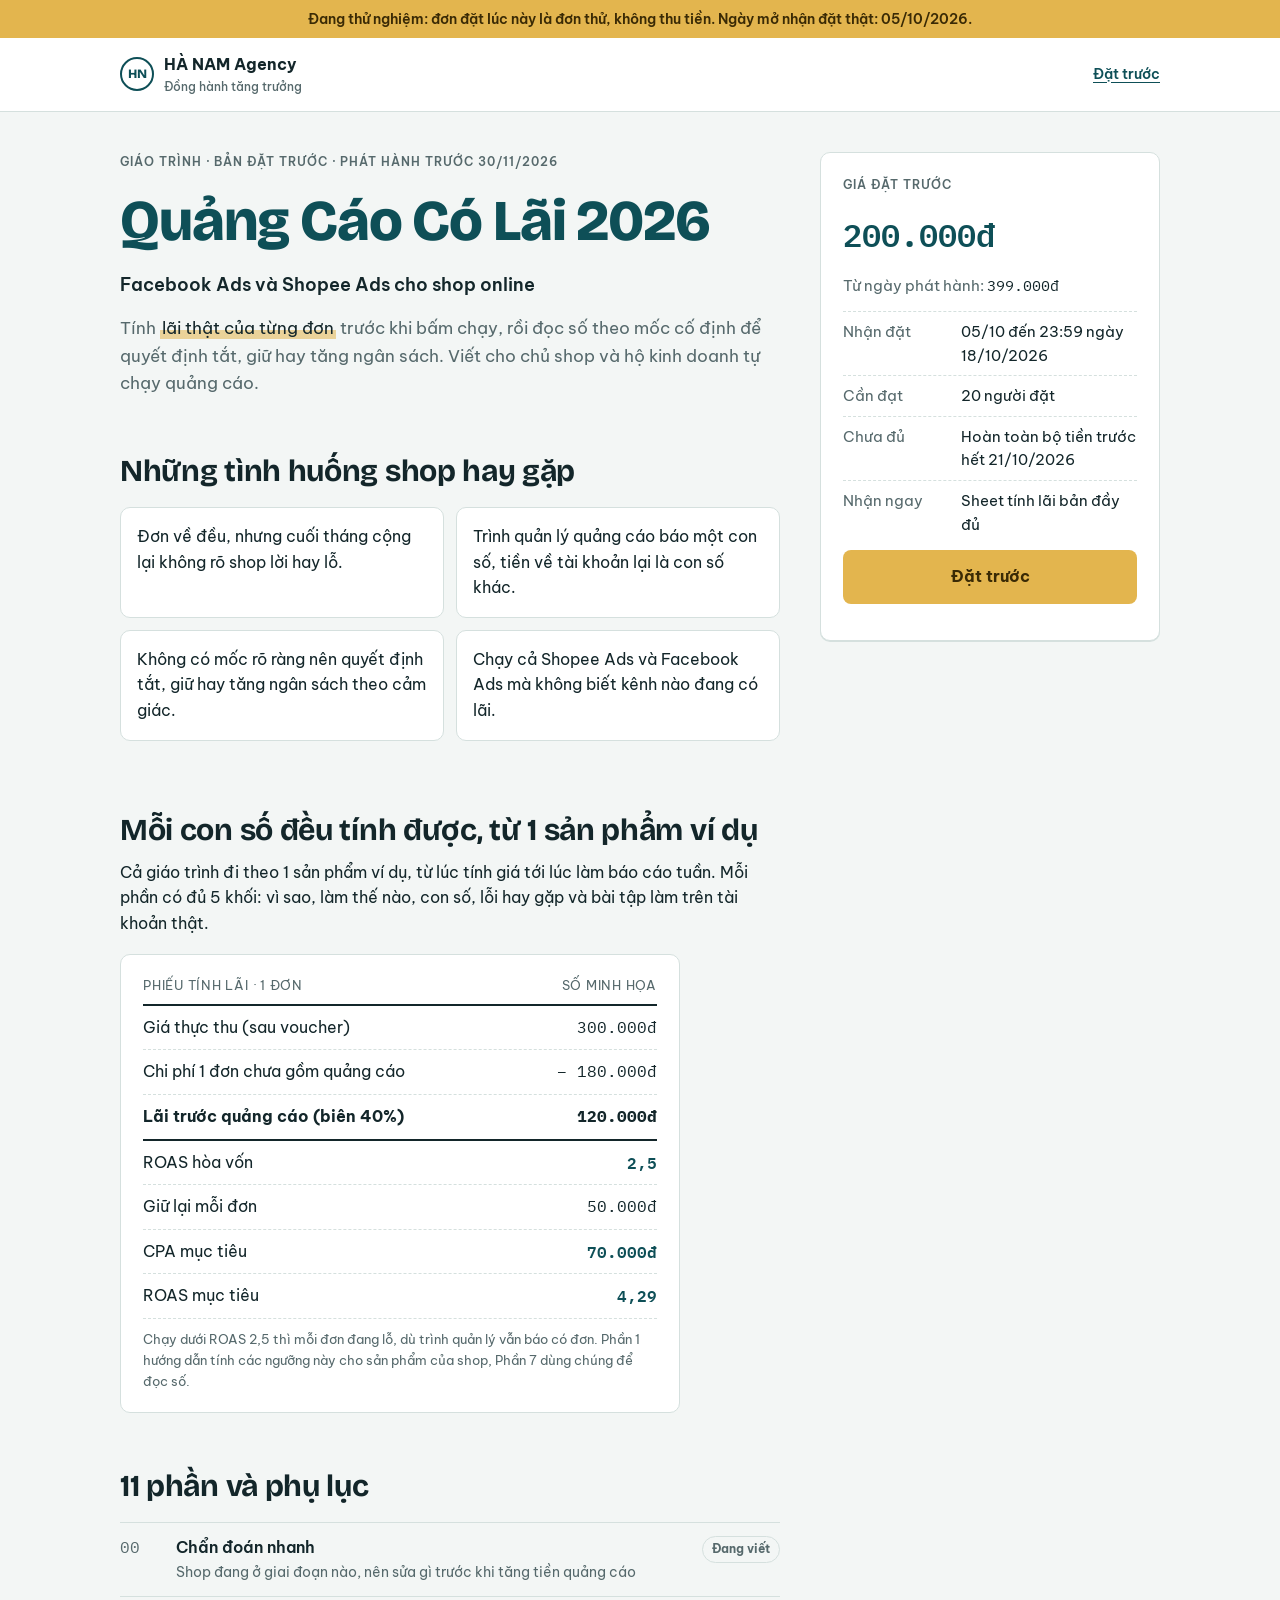
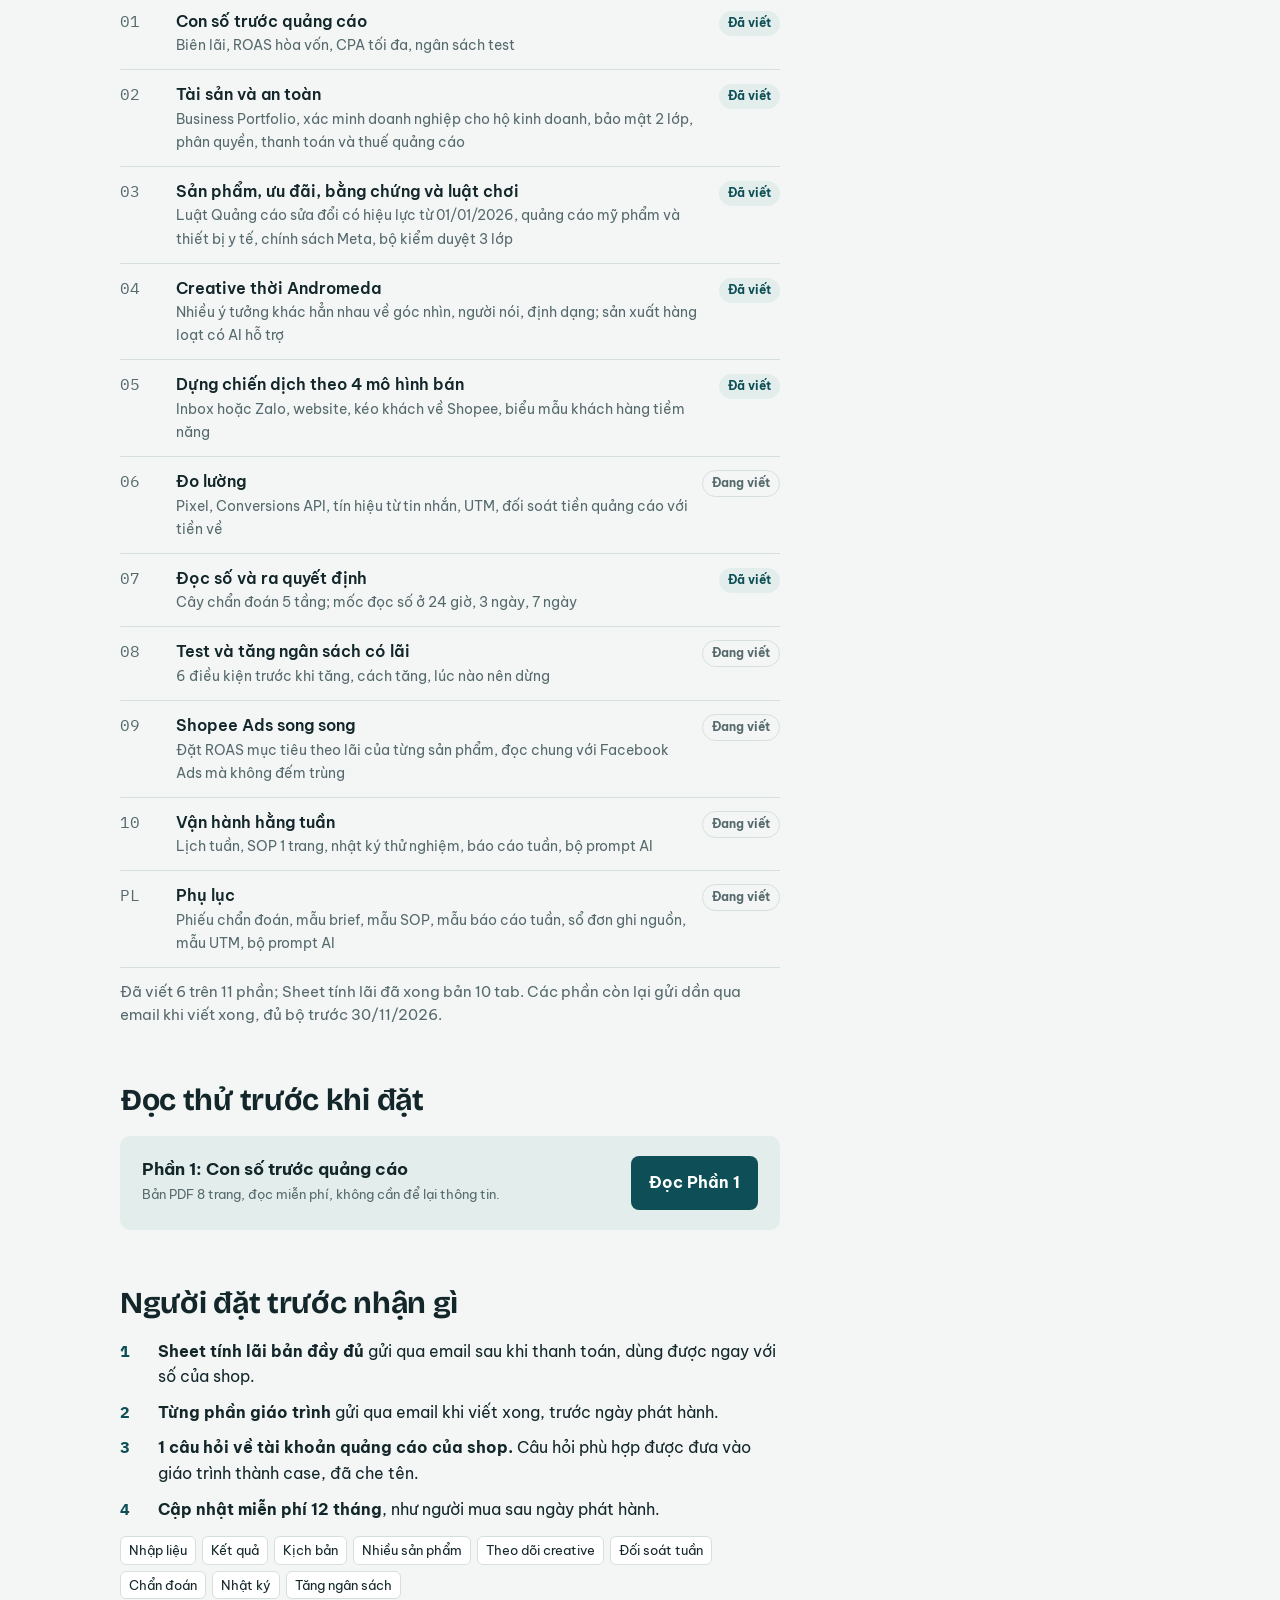
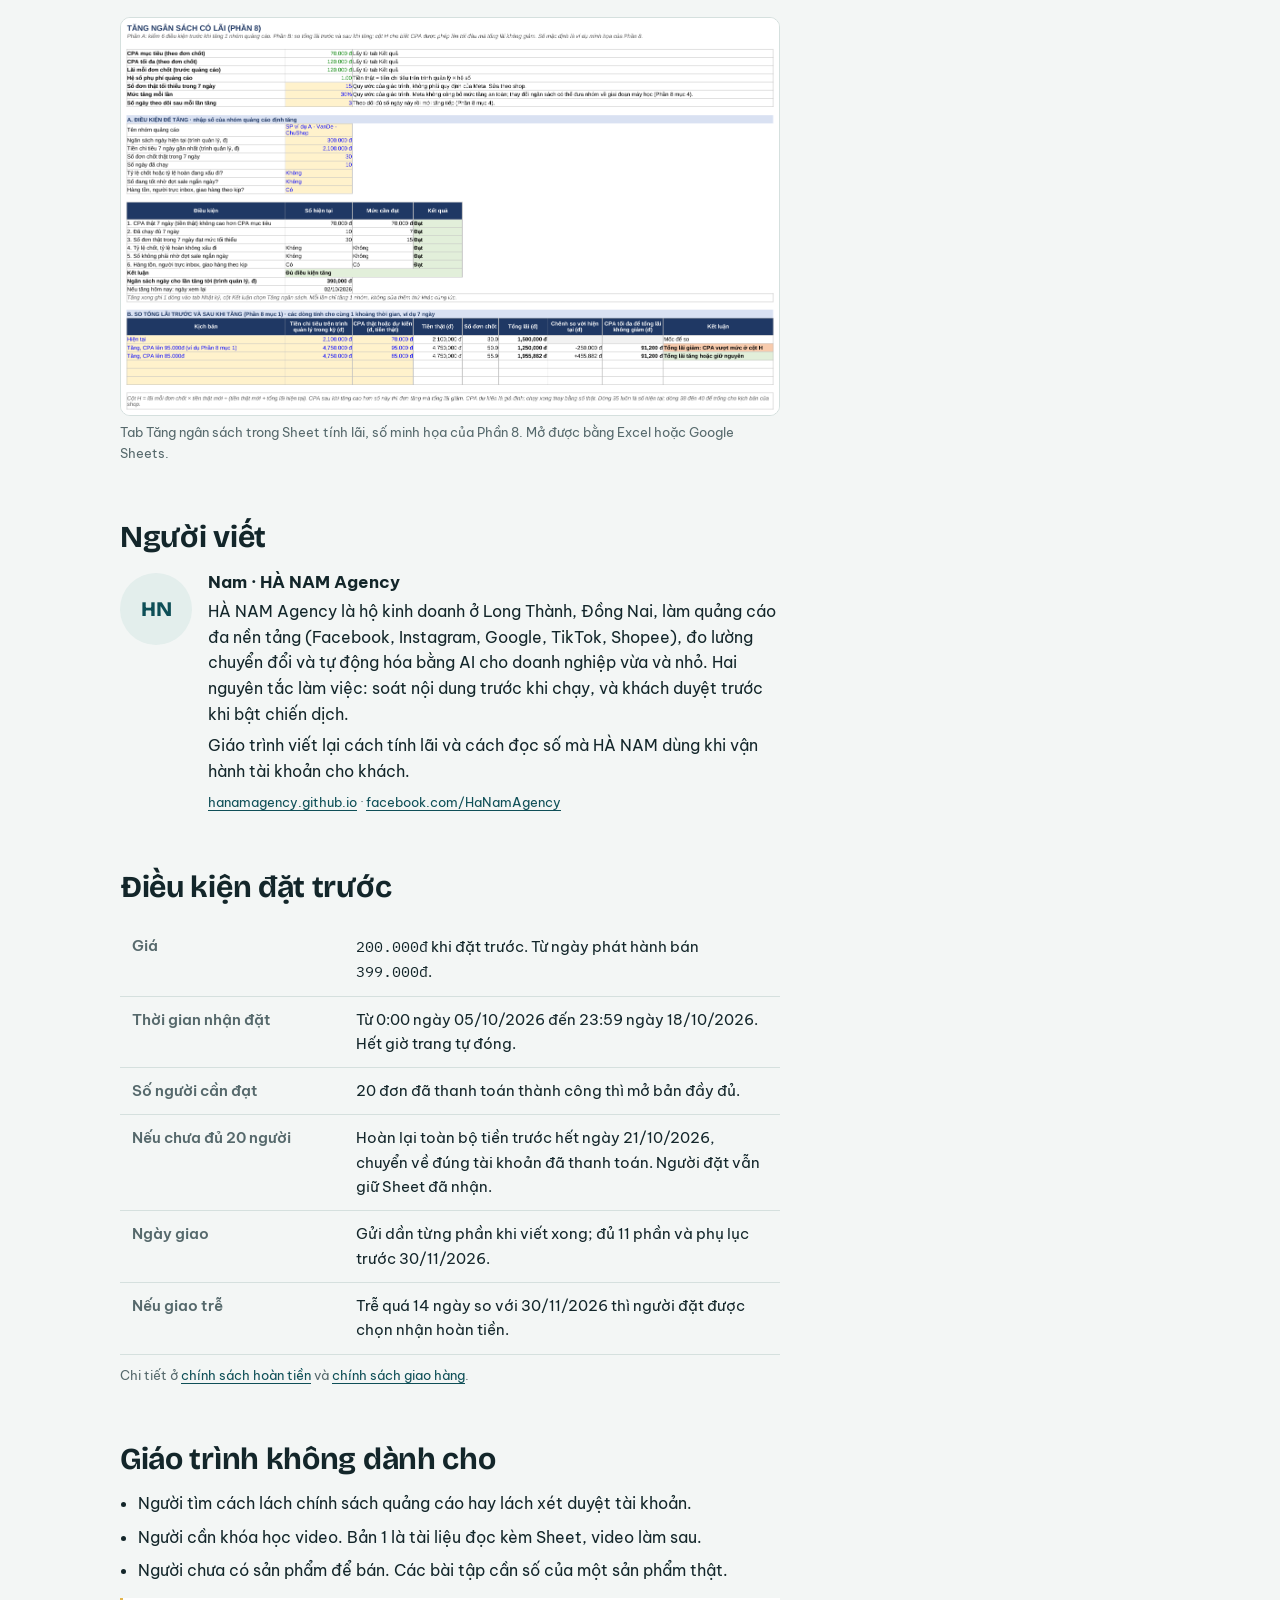
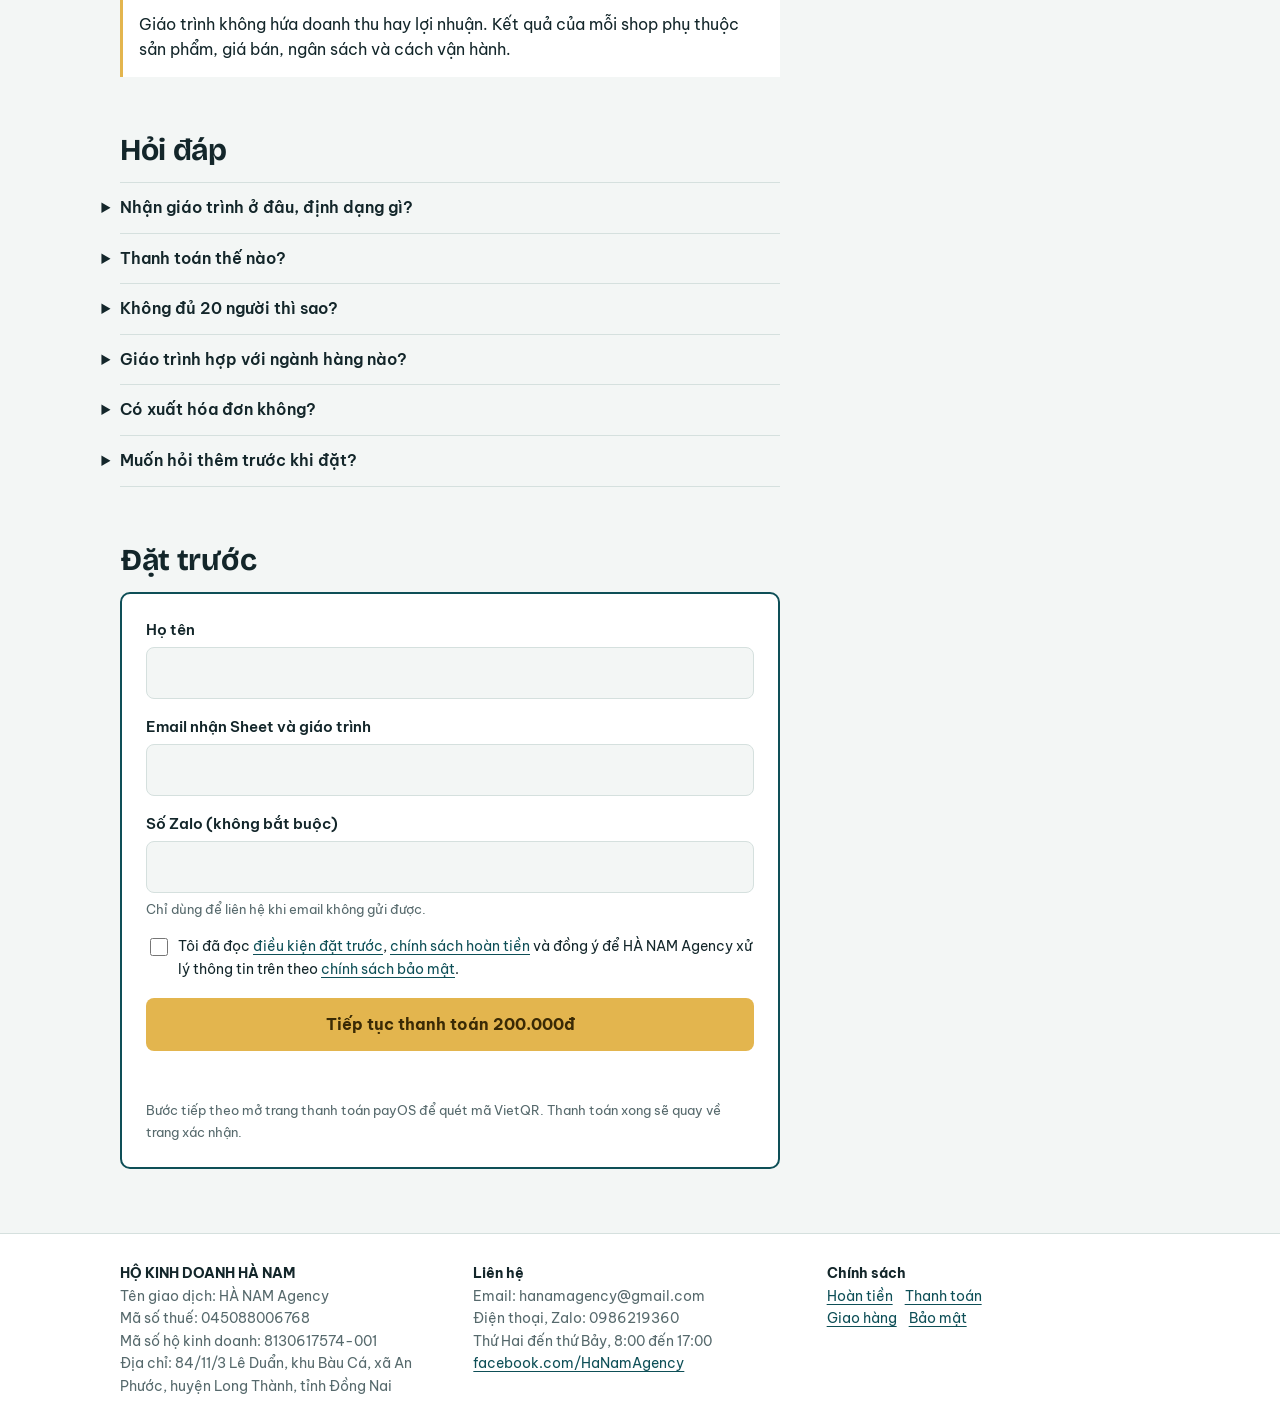
==== commit 520203d5: "Sửa khối trạng thái hiện chồng ở trang cảm ơn; thêm số phiên bản cho file css, js Co-Authored-By: Cl" ====
--- a/index.html
+++ b/index.html
@@ -17,9 +17,9 @@
 <link rel="preconnect" href="https://fonts.googleapis.com">
 <link rel="preconnect" href="https://fonts.gstatic.com" crossorigin>
 <link rel="stylesheet" href="https://fonts.googleapis.com/css2?family=Be+Vietnam+Pro:wght@400;500;600;700&family=Bricolage+Grotesque:opsz,wght@12..96,700;12..96,800&family=IBM+Plex+Mono:wght@400;600&display=swap">
-<link rel="stylesheet" href="style.css">
-<script src="config.js"></script>
-<script src="pixel.js"></script>
+<link rel="stylesheet" href="style.css?v=2">
+<script src="config.js?v=2"></script>
+<script src="pixel.js?v=2"></script>
 </head>
 <body>
 <div class="preview-bar" id="previewBar" hidden>Bản xem trước: chưa nối cổng thanh toán, bấm đặt trước sẽ sang trang cảm ơn mẫu. Số liệu trên trang là minh họa.</div>
--- a/style.css
+++ b/style.css
@@ -1,4 +1,6 @@
 /* Bố cục: 1 cột đọc như cuốn sổ tính lãi; màn rộng thì thẻ giá dính bên phải. Màu HÀ NAM: xanh cổ vịt và vàng. */
+/* Thuộc tính hidden luôn thắng các lớp có display (sửa lỗi 29/09: khối chờ hiện chồng khối thành công) */
+[hidden] { display: none !important; }
 :root {
   --bg: #f3f6f5;
   --surface: #ffffff;
